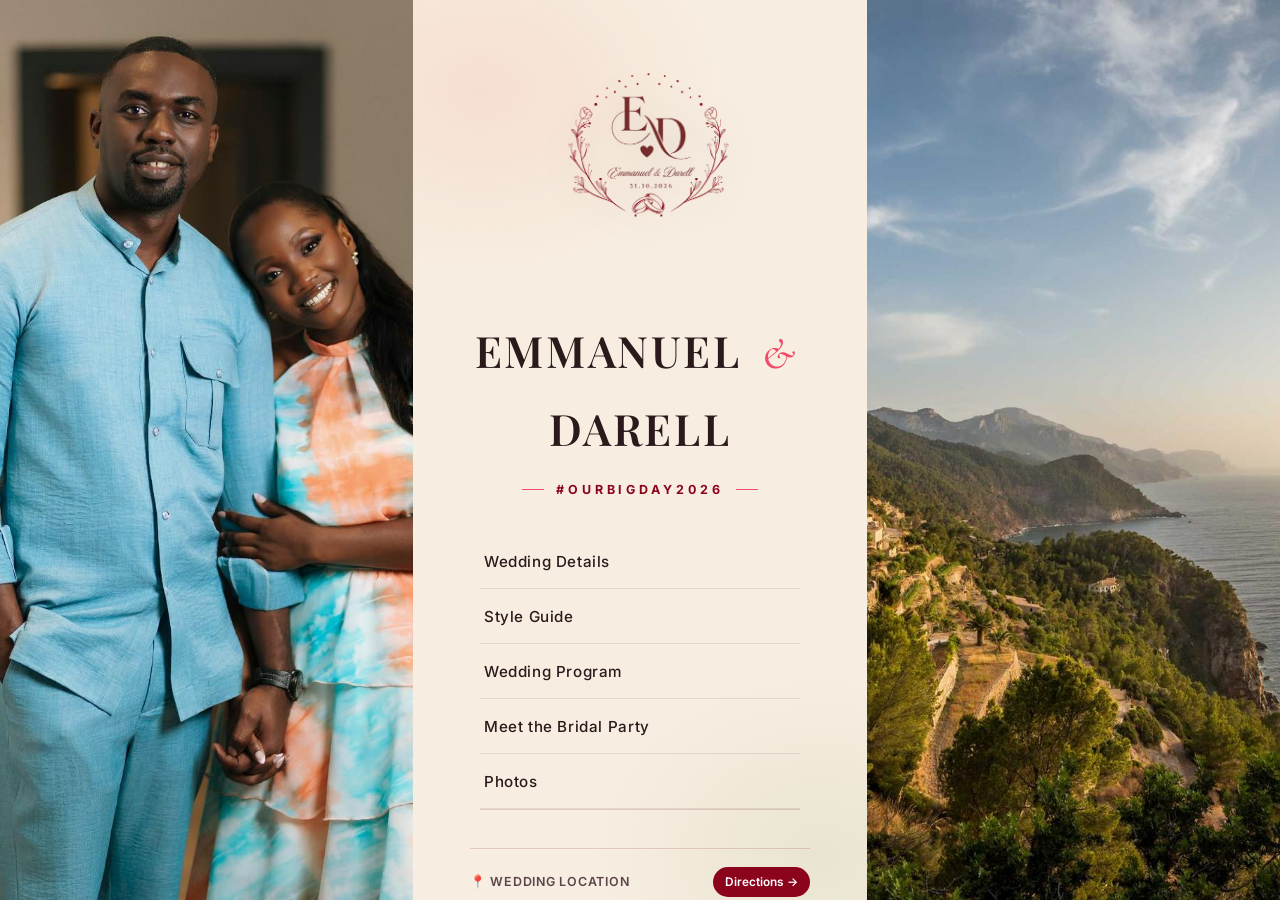
==== index.html @ 27c7716d "Wire up venue directions link and add site favicon - Link the homepage "Directions" tag and Details " ====
<!DOCTYPE html>
<html lang="en">
<head>
<meta charset="UTF-8">
<meta name="viewport" content="width=device-width, initial-scale=1.0">
<title>Emmanuel & Darrel — #OurBigDay2026</title>
<link rel="icon" type="image/webp" href="assets/img/logoDarell.webp">
<link rel="preconnect" href="https://fonts.googleapis.com">
<link href="https://fonts.googleapis.com/css2?family=Playfair+Display:ital,wght@0,500;0,600;0,700;1,500;1,600&family=Cormorant+Garamond:ital,wght@0,400;0,500;1,400;1,500&family=Inter:wght@400;500;600;700&display=swap" rel="stylesheet">
<link rel="stylesheet" href="assets/css/style.css">
</head>
<body>

<section class="hero">
  <div class="hero-photo hero-photo-main">
    <img src="assets/img/Pre%20Wed%20Shoot/Main%20Hero.jpeg" alt="Emmanuel &amp; Darell — pre-wedding photo">
    <div class="hero-photo-caption" aria-hidden="true">
      <span class="hero-photo-caption-rule"></span>
      <p class="hero-photo-caption-names">EMMANUEL <span class="amp">&amp;</span> DARELL</p>
      <span class="hero-photo-caption-tag">#OurBigDay2026</span>
    </div>
    <span class="scroll-cue" aria-hidden="true"></span>
  </div>

  <div class="hero-content">
    <div class="monogram" role="img" aria-label="Emmanuel &amp; Darell monogram"></div>
    <h1 class="hero-names">EMMANUEL <span class="amp">&amp;</span> DARELL</h1>
    <span class="hero-tag">#OurBigDay2026</span>

    <div class="hero-links" id="heroLinks">
      <a href="details.html" data-panel="details">Wedding Details</a>
      <a href="details.html#style-guide" data-panel="style">Style Guide</a>
      <a href="program.html" data-panel="program">Wedding Program</a>
      <a href="party.html" data-panel="party">Meet the Bridal Party</a>
      <a href="photos.html" data-panel="photos">Photos</a>
    </div>

    <div class="hero-locations">
      <a class="hero-location-row" href="https://www.google.com/maps/place/5%C2%B040'47.0%22N+0%C2%B012'27.7%22W/@5.6797304,-0.2102785,17z" target="_blank" rel="noopener">
        <span>📍 Wedding Location</span>
        <span class="tag-arrow">Directions →</span>
      </a>
    </div>

  </div>

  <div class="hero-photo hero-photo-stack" id="heroPhotoRight">
    <img class="hero-photo-base" src="assets/img/hero-2.jpg" alt="Placeholder photo — replace with your own">
    <img class="hero-photo-layer" data-panel="details" src="assets/img/panel-details.jpg" alt="">
    <img class="hero-photo-layer" data-panel="style" src="assets/img/panel-style.jpg" alt="">
    <img class="hero-photo-layer" data-panel="program" src="assets/img/panel-program.jpg" alt="">
    <img class="hero-photo-layer" data-panel="party" src="assets/img/panel-party.jpg" alt="">
    <img class="hero-photo-layer" data-panel="photos" src="assets/img/panel-photos.jpg" alt="">
  </div>
</section>

<script src="assets/js/main.js"></script>
</body>
</html>
---- assets/css/style.css ----
/* ==========================================================================
   Emma & Darrel — #OurBigDay2026
   Premium romantic wedding design system

   Fonts:
     Headings      — Playfair Display (editorial serif)
     Script accent — Cormorant Garamond italic
     Body / UI     — Inter (clean sans)

   Official wedding palette (used with restraint + hierarchy):
     Crimson Depth  #8C031C  — strongest accent: headings, nav, buttons, markers
     Rose Flame     #F24B6A  — romantic accent: hovers, secondary buttons, highlights
     Coral Blush    #F26B6B  — soft supporting: card tints, hover backgrounds
     Olive Grove    #718C49  — botanical accent: leaf motifs, small badges, icons
     Spiced Orange  #F27405  — rare micro-accent: tiny highlight details only
   ========================================================================== */

:root {
  /* ---- brand colors ---- */
  --crimson: #8C031C;
  --crimson-dark: #6c0216;
  --rose: #F24B6A;
  --coral: #F26B6B;
  --olive: #718C49;
  --olive-dark: #5a7138;
  --orange: #F27405;

  /* tints (soft, low-opacity surfaces) */
  --crimson-tint: rgba(140, 3, 28, 0.07);
  --crimson-line: rgba(140, 3, 28, 0.16);
  --rose-tint: rgba(242, 75, 106, 0.09);
  --coral-tint: rgba(242, 107, 107, 0.12);
  --olive-tint: rgba(113, 140, 73, 0.10);
  --orange-tint: rgba(242, 116, 5, 0.14);

  /* neutrals — warm ivory canvas */
  --ivory: #FBF7EF;
  --cream: #F7EEE1;
  --cream-soft: #F2E7D6;
  --ink: #2A1A1C;
  --ink-soft: #5B454A;
  --ink-faint: #8A7377;
  --line: rgba(42, 26, 28, 0.10);
  --white: #FFFFFF;

  --shadow-soft: 0 10px 28px rgba(44, 10, 16, 0.08);
  --shadow-strong: 0 22px 48px rgba(44, 10, 16, 0.16);

  --font-serif: "Playfair Display", Georgia, "Times New Roman", serif;
  --font-script: "Cormorant Garamond", Georgia, serif;
  --font-sans: "Inter", -apple-system, BlinkMacSystemFont, "Segoe UI", sans-serif;

  --max-width: 1200px;
  --radius-lg: 20px;
  --radius-md: 14px;
  --radius-sm: 8px;
}

* { box-sizing: border-box; }

html { scroll-behavior: smooth; }

body {
  margin: 0;
  font-family: var(--font-sans);
  background: var(--ivory);
  color: var(--ink);
  font-size: 16px;
  line-height: 1.7;
  font-weight: 400;
  overflow-x: hidden;
}

/* Interior pages (every page with a .page-hero banner) carry a soft,
   fixed wash of the wedding palette behind the whole page — an
   editorial "watercolor" backdrop rather than a flat ivory canvas.
   The homepage is exempt; its hero photos already fill the screen. */
body:has(.page-hero) {
  background-color: var(--ivory);
  background-image:
    radial-gradient(ellipse 620px 520px at 4% 6%, var(--coral-tint), transparent 55%),
    radial-gradient(ellipse 520px 440px at 98% 12%, var(--rose-tint), transparent 55%),
    radial-gradient(ellipse 560px 480px at 2% 68%, var(--olive-tint), transparent 55%),
    radial-gradient(ellipse 540px 460px at 99% 88%, var(--crimson-tint), transparent 55%),
    radial-gradient(ellipse 440px 380px at 52% 42%, var(--orange-tint), transparent 60%);
  background-repeat: no-repeat;
  background-attachment: fixed;
}

a { color: inherit; text-decoration: none; }
img { max-width: 100%; display: block; }

.container {
  max-width: var(--max-width);
  margin: 0 auto;
  padding: 0 32px;
}

@media (prefers-reduced-motion: reduce) {
  *, *::before, *::after { animation-duration: 0.001ms !important; animation-iteration-count: 1 !important; transition-duration: 0.001ms !important; scroll-behavior: auto !important; }
}

/* ---- Typography ---- */

.eyebrow {
  display: inline-flex;
  align-items: center;
  gap: 10px;
  font-family: var(--font-sans);
  font-size: 0.74rem;
  letter-spacing: 0.32em;
  text-transform: uppercase;
  color: var(--crimson);
  font-weight: 600;
  margin-bottom: 12px;
}

.eyebrow::before,
.eyebrow::after {
  content: '';
  width: 18px;
  height: 1px;
  background: linear-gradient(90deg, transparent, var(--rose));
}
.eyebrow::after { background: linear-gradient(90deg, var(--rose), transparent); }

h1, h2, h3 {
  font-family: var(--font-serif);
  font-weight: 600;
  margin: 0;
  letter-spacing: 0.04em;
  color: var(--ink);
}

h1 { font-size: clamp(1.9rem, 4vw, 2.6rem); letter-spacing: 0.03em; }
h2 { font-size: 1.6rem; }
h3 { font-size: 1.15rem; letter-spacing: 0.02em; font-weight: 600; }

p { color: var(--ink-soft); }

.divider {
  width: 86px;
  height: 14px;
  margin: 20px auto;
  position: relative;
}
.divider::before {
  content: '';
  position: absolute;
  top: 50%; left: 0; right: 0;
  height: 1px;
  background: linear-gradient(90deg, transparent, var(--crimson-line) 20%, var(--rose) 50%, var(--crimson-line) 80%, transparent);
}
.divider::after {
  content: '';
  position: absolute;
  top: 50%; left: 50%;
  width: 7px; height: 7px;
  background: var(--olive);
  border-radius: 2px;
  transform: translate(-50%, -50%) rotate(45deg);
  box-shadow: 0 0 0 3px var(--ivory);
}

.amp {
  font-family: var(--font-script);
  color: var(--rose);
  font-style: italic;
  font-weight: 500;
  padding: 0 .18em;
}

/* ---- Site header / nav ---- */

/* Persistent utility bar for interior pages only — never shown on the
   homepage, which carries its own navigation in the hero link list.
   A small uncropped logo mark sits centered above a classic inline nav
   row on desktop; on mobile the row collapses behind a hamburger. */
.site-header {
  position: sticky;
  top: 0;
  padding: 14px 0 12px;
  background: rgba(251, 247, 239, 0.9);
  backdrop-filter: blur(10px);
  -webkit-backdrop-filter: blur(10px);
  border-bottom: 1px solid var(--line);
  z-index: 210;
}

.site-header-inner {
  max-width: var(--max-width);
  margin: 0 auto;
  padding: 0 24px;
  display: flex;
  flex-direction: column;
  align-items: center;
  gap: 2px;
  position: relative;
}

/* The logo mark is shown whole — never cropped — scaled down to fit a
   small bounding box while keeping its full portrait composition. */
.monogram {
  display: inline-block;
  flex: 0 0 auto;
  width: 72px;
  height: 90px;
  margin-bottom: -12px;
  background-color: transparent;
  background-image: url('../img/logoDarell.webp');
  background-repeat: no-repeat;
  background-size: contain;
  background-position: center;
  filter: drop-shadow(0 2px 4px rgba(42, 26, 28, 0.15));
  transition: transform .3s ease;
}

a.monogram:hover { transform: scale(1.08); }

@media (min-width: 901px) {
  .monogram { width: 92px; height: 115px; margin-bottom: -16px; }
}

.main-nav {
  position: static;
  display: flex;
  flex-wrap: wrap;
  align-items: center;
  justify-content: center;
  gap: 4px 30px;
  background: none;
  box-shadow: none;
  padding: 0;
  max-height: none;
  transform: none;
  opacity: 1;
  visibility: visible;
  pointer-events: auto;
}

.main-nav a {
  position: relative;
  font-family: var(--font-sans);
  font-size: 0.78rem;
  font-weight: 600;
  letter-spacing: 0.14em;
  text-transform: uppercase;
  color: var(--ink-soft);
  padding: 6px 0;
  white-space: nowrap;
  transition: color .25s ease;
}

.main-nav a::after {
  content: '';
  position: absolute;
  left: 0; bottom: 0;
  width: 0%;
  height: 2px;
  background: linear-gradient(90deg, var(--crimson), var(--rose));
  border-radius: 2px;
  transition: width .3s ease;
}

.main-nav a:hover { color: var(--crimson); }
.main-nav a:hover::after { width: 100%; }
.main-nav a.active { color: var(--crimson); }
.main-nav a.active::after { width: 100%; }

.nav-toggle {
  display: none;
  position: absolute;
  top: 2px;
  right: 24px;
  flex: 0 0 auto;
  width: 46px;
  height: 46px;
  border-radius: 50%;
  border: 1px solid var(--crimson-line);
  background: var(--ivory);
  align-items: center;
  justify-content: center;
  gap: 5px;
  flex-direction: column;
  cursor: pointer;
  padding: 0;
  transition: background .25s ease, border-color .25s ease;
}

.nav-toggle:hover { background: var(--coral-tint); }

.nav-toggle-bar {
  display: block;
  width: 19px;
  height: 2px;
  border-radius: 2px;
  background: var(--crimson);
  transition: transform .35s cubic-bezier(.65,0,.35,1), opacity .25s ease, width .25s ease;
}

.nav-toggle[aria-expanded="true"] .nav-toggle-bar:nth-child(1) {
  transform: translateY(6px) rotate(45deg);
}
.nav-toggle[aria-expanded="true"] .nav-toggle-bar:nth-child(2) {
  opacity: 0;
  width: 0;
}
.nav-toggle[aria-expanded="true"] .nav-toggle-bar:nth-child(3) {
  transform: translateY(-6px) rotate(-45deg);
}

.nav-backdrop {
  position: fixed;
  inset: 0;
  background: rgba(32, 14, 16, 0.4);
  backdrop-filter: blur(3px);
  opacity: 0;
  pointer-events: none;
  transition: opacity .35s ease;
  z-index: 190;
}
.nav-backdrop.is-visible {
  opacity: 1;
  pointer-events: auto;
}

/* Below 901px the inline row collapses behind a hamburger; the nav
   becomes a dropdown card anchored under the header. */
@media (max-width: 900px) {
  /* Row layout — logo left, hamburger right — rather than the
     centered-column arrangement desktop uses. */
  .site-header-inner {
    flex-direction: row;
    justify-content: space-between;
    gap: 12px;
  }

  /* The negative margin below the logo exists to tighten the
     centered-column stack on desktop; irrelevant and visually wrong
     once logo and hamburger sit side by side in a row. */
  .monogram { margin-bottom: 0; }

  .nav-toggle {
    display: flex;
    position: static;
  }

  .main-nav {
    position: absolute;
    top: 100%;
    left: 50%;
    transform: translateX(-50%) translateY(-12px);
    width: min(88vw, 380px);
    max-height: min(72vh, 520px);
    background: var(--cream);
    background-image:
      radial-gradient(ellipse 320px 220px at 92% 0%, var(--coral-tint), transparent 60%),
      radial-gradient(ellipse 280px 200px at 6% 100%, var(--olive-tint), transparent 60%);
    flex-direction: column;
    align-items: stretch;
    justify-content: flex-start;
    gap: 0;
    padding: 10px 28px 28px;
    border-radius: var(--radius-lg);
    box-shadow: 0 28px 50px rgba(42, 26, 28, 0.22);
    opacity: 0;
    visibility: hidden;
    pointer-events: none;
    transition: transform .3s ease, opacity .3s ease, visibility 0s linear .3s;
    overflow-y: auto;
    z-index: 1;
  }

  .main-nav.is-open {
    transform: translateX(-50%) translateY(0);
    opacity: 1;
    visibility: visible;
    pointer-events: auto;
    transition: transform .3s ease, opacity .3s ease, visibility 0s linear 0s;
  }

  .main-nav a {
    width: 100%;
    font-family: var(--font-serif);
    font-size: 1.1rem;
    font-weight: 600;
    letter-spacing: 0.02em;
    text-transform: none;
    color: var(--ink);
    padding: 14px 2px;
    border-bottom: 1px solid var(--line);
  }

  .main-nav a::after { display: none; }
  .main-nav a.active, .main-nav a:hover { color: var(--crimson); }

  .main-nav::after {
    content: '#OurBigDay2026';
    display: block;
    width: 100%;
    min-width: 0;
    margin-top: 20px;
    font-family: var(--font-sans);
    font-size: 0.7rem;
    letter-spacing: 0.2em;
    text-transform: uppercase;
    text-align: center;
    overflow-wrap: break-word;
    color: var(--crimson);
    font-weight: 700;
  }
}

/* ---- Hero (home page) ---- */

.hero {
  display: grid;
  grid-template-columns: 1fr 1.1fr 1fr;
  min-height: 100vh;
  align-items: stretch;
}

.hero-photo {
  min-height: 320px;
  position: relative;
  overflow: hidden;
}

.hero-photo img {
  width: 100%;
  height: 100%;
  object-fit: cover;
  display: block;
}

.hero-photo-stack .hero-photo-base,
.hero-photo-stack .hero-photo-layer {
  position: absolute;
  inset: 0;
  width: 100%;
  height: 100%;
  object-fit: cover;
}

.hero-photo-stack .hero-photo-layer {
  opacity: 0;
  transition: opacity 0.45s ease;
}

.hero-photo-stack .hero-photo-layer.is-visible { opacity: 1; }

/* Decorative name caption burned onto the mobile hero photo — hidden
   on desktop, where the names already live in .hero-content. */
.hero-photo-caption { display: none; }

.hero-content {
  background: var(--cream);
  background-image:
    radial-gradient(ellipse 420px 320px at 15% 10%, var(--coral-tint), transparent 60%),
    radial-gradient(ellipse 380px 300px at 90% 95%, var(--olive-tint), transparent 60%);
  display: flex;
  flex-direction: column;
  align-items: center;
  justify-content: center;
  text-align: center;
  padding: 32px 32px;
  gap: 4px;
  position: relative;
  max-height: 100vh;
  overflow-y: auto;
  scrollbar-width: thin;
}

/* Shown whole (never cropped) as the hero's focal crest — sized to
   stay legible without pushing the rest of the hero content off-screen
   on shorter viewports. */
.hero-content .monogram {
  width: 164px;
  height: 205px;
  margin-bottom: -14px;
  filter: drop-shadow(0 6px 16px rgba(42, 26, 28, 0.18));
}

@media (min-width: 901px) {
  .hero-content .monogram { width: 260px; height: 325px; margin-bottom: -22px; }
}

.hero-names {
  font-family: var(--font-serif);
  font-weight: 600;
  font-size: clamp(2rem, 4.5vw, 2.7rem);
  letter-spacing: 0.06em;
  margin: 4px 0 10px;
  color: var(--ink);
}

.hero-tag {
  font-family: var(--font-sans);
  font-size: 0.78rem;
  letter-spacing: 0.32em;
  color: var(--crimson);
  font-weight: 700;
  text-transform: uppercase;
  margin-bottom: 32px;
  display: inline-flex;
  align-items: center;
  gap: 12px;
}
.hero-tag::before, .hero-tag::after {
  content: '';
  width: 22px;
  height: 1px;
  background: var(--rose);
}

.hero-links {
  display: flex;
  flex-direction: column;
  gap: 2px;
  width: 100%;
  max-width: 320px;
  position: relative;
  border-bottom: 1px solid var(--crimson-line);
}

.hero-links a {
  padding: 13px 4px;
  font-family: var(--font-sans);
  font-size: 0.95rem;
  font-weight: 500;
  letter-spacing: 0.04em;
  border-bottom: 1px solid var(--line);
  transition: color .25s ease, padding-left .25s ease;
  position: relative;
  text-align: left;
}

.hero-links a::before {
  content: '';
  position: absolute;
  left: -14px;
  top: 50%;
  width: 6px;
  height: 6px;
  border-radius: 1px;
  background: var(--olive);
  transform: translateY(-50%) rotate(45deg) scale(0);
  transition: transform .25s ease;
}

.hero-links a:hover {
  color: var(--crimson);
  padding-left: 14px;
}
.hero-links a:hover::before { transform: translateY(-50%) rotate(45deg) scale(1); }

.hero-locations {
  margin-top: 34px;
  width: 100%;
  max-width: 340px;
  border-top: 1px solid var(--crimson-line);
  padding-top: 18px;
  display: flex;
  flex-direction: column;
  gap: 12px;
}

.hero-location-row {
  display: flex;
  justify-content: space-between;
  align-items: center;
  font-size: 0.78rem;
  letter-spacing: 0.06em;
  text-transform: uppercase;
  font-weight: 600;
  color: var(--ink-soft);
}

.hero-location-row .tag-arrow {
  color: var(--white);
  background: var(--crimson);
  font-style: normal;
  text-transform: none;
  letter-spacing: 0;
  font-weight: 600;
  font-size: 0.74rem;
  padding: 5px 12px;
  border-radius: 999px;
  transition: background .25s ease, transform .25s ease;
}

.hero-location-row:hover .tag-arrow {
  background: var(--crimson-dark);
  transform: translateX(3px);
}

.site-footer {
  text-align: center;
  padding: 28px 0 34px;
  position: relative;
}
.site-footer::before {
  content: '';
  display: block;
  width: 60px;
  height: 1px;
  margin: 0 auto 18px;
  background: linear-gradient(90deg, transparent, var(--crimson-line), transparent);
}

.site-footer-badge {
  display: block;
  width: 150px;
  height: auto;
  margin: 0 auto;
  opacity: 0.92;
}

/* ---- Interior pages ---- */

.page-hero {
  position: relative;
  text-align: center;
  padding: 72px 24px 44px;
  background: var(--cream);
  overflow: hidden;
}

.page-hero::before {
  content: '';
  position: absolute;
  top: -60px; left: -60px;
  width: 260px; height: 260px;
  border-radius: 50%;
  background: radial-gradient(circle, var(--crimson-tint), transparent 70%);
  pointer-events: none;
}
.page-hero::after {
  content: '';
  position: absolute;
  bottom: -80px; right: -60px;
  width: 300px; height: 300px;
  border-radius: 50%;
  background: radial-gradient(circle, var(--olive-tint), transparent 70%);
  pointer-events: none;
}

.page-hero h1 { font-size: clamp(1.7rem, 4vw, 2.2rem); position: relative; z-index: 1; }
.page-hero .eyebrow, .page-hero .divider { position: relative; z-index: 1; }

.card {
  max-width: 720px;
  margin: 0 auto 60px;
  background: var(--ivory);
  border: 1px solid var(--line);
  border-radius: var(--radius-lg);
  box-shadow: var(--shadow-soft);
  padding: 46px 40px;
}

.card + .card { margin-top: 24px; }

.card-section {
  text-align: center;
  padding: 20px 0;
  border-bottom: 1px solid var(--line);
}

.card-section:last-child { border-bottom: none; }
.card-section h3 { margin-bottom: 10px; }
.card-section p { margin: 0 auto; max-width: 480px; }

.venue-photo {
  width: 100%;
  max-width: 320px;
  aspect-ratio: 3 / 2;
  object-fit: cover;
  margin: 0 auto 18px;
  border-radius: var(--radius-md);
  box-shadow: var(--shadow-soft);
}

.note-box {
  background: var(--coral-tint);
  border: 1px solid var(--crimson-line);
  padding: 18px 22px;
  font-size: 0.92rem;
  border-radius: var(--radius-sm);
  color: var(--ink-soft);
}

/* ---- Wedding Details page (details.html) ---- */

.note-section { padding-bottom: 26px; }

.note-quote {
  position: relative;
  max-width: 460px;
  font-family: var(--font-script);
  font-style: italic;
  font-size: 1.2rem;
  line-height: 1.6;
  color: var(--ink-soft);
  padding: 0 8px;
}

/* Event facts — an icon-led info row that wraps gracefully instead of
   cramming four values into fixed-width boxes on narrow screens. */
.event-facts {
  display: flex;
  flex-wrap: wrap;
  justify-content: center;
  gap: 28px 44px;
  max-width: 600px;
  margin: 0 auto;
}

.event-fact {
  display: flex;
  flex-direction: column;
  align-items: center;
  gap: 6px;
  width: 150px;
}

.event-fact-icon { font-size: 1.35rem; line-height: 1; }

.event-fact-label {
  font-family: var(--font-sans);
  font-size: 0.64rem;
  font-weight: 700;
  letter-spacing: 0.14em;
  text-transform: uppercase;
  color: var(--crimson);
}

.event-fact-value {
  font-family: var(--font-serif);
  font-size: 0.98rem;
  color: var(--ink);
  line-height: 1.35;
}

.event-fact-link {
  text-decoration: underline;
  text-decoration-color: var(--crimson-line);
  text-underline-offset: 3px;
  transition: color .2s ease, text-decoration-color .2s ease;
}

.event-fact-link:hover {
  color: var(--crimson);
  text-decoration-color: var(--crimson);
}

.rsvp-contacts-label {
  display: block;
  font-family: var(--font-sans);
  font-size: 0.78rem;
  font-weight: 600;
  color: var(--ink-soft);
  margin-bottom: 18px;
}

.rsvp-contacts {
  display: flex;
  flex-wrap: wrap;
  justify-content: center;
  gap: 16px;
}

.rsvp-contact {
  display: flex;
  flex-direction: column;
  align-items: center;
  gap: 8px;
  flex: 0 1 150px;
  padding: 20px 14px;
  background: var(--ivory);
  border: 1px solid var(--line);
  border-radius: var(--radius-md);
  box-shadow: var(--shadow-soft);
  transition: transform .25s ease, box-shadow .25s ease, border-color .25s ease;
}

.rsvp-contact:hover {
  transform: translateY(-4px);
  box-shadow: var(--shadow-strong);
  border-color: var(--crimson-line);
}

.rsvp-contact-name {
  font-family: var(--font-serif);
  font-weight: 600;
  font-size: 1rem;
  color: var(--ink);
}

.rsvp-contact-phone {
  display: inline-flex;
  align-items: center;
  gap: 6px;
  font-family: var(--font-sans);
  font-size: 0.8rem;
  font-weight: 600;
  letter-spacing: 0.01em;
  color: var(--white);
  background: var(--crimson);
  padding: 7px 14px;
  border-radius: 999px;
  transition: background .25s ease;
}

.rsvp-contact-phone::before {
  content: '\260E';
  font-size: 0.78rem;
}

.rsvp-contact:hover .rsvp-contact-phone { background: var(--crimson-dark); }

/* Gift panel — a distinct "keepsake" treatment (dashed border + warm
   tint) so it reads as its own thing rather than another plain box. */
.gift-panel {
  max-width: 420px;
  margin: 0 auto;
  padding: 26px 28px;
  border: 1.5px dashed var(--crimson-line);
  border-radius: var(--radius-md);
  background: linear-gradient(135deg, var(--coral-tint), var(--orange-tint));
  display: flex;
  flex-direction: column;
  gap: 16px;
}

.gift-field {
  display: flex;
  justify-content: space-between;
  align-items: baseline;
  gap: 12px;
  text-align: left;
}

.gift-field-label {
  font-family: var(--font-sans);
  font-size: 0.7rem;
  font-weight: 700;
  letter-spacing: 0.1em;
  text-transform: uppercase;
  color: var(--crimson);
  white-space: nowrap;
}

.gift-field-value {
  font-family: var(--font-serif);
  font-size: 0.98rem;
  color: var(--ink);
  text-align: right;
}

.gift-field-todo {
  font-family: var(--font-sans);
  font-style: italic;
  font-size: 0.82rem;
  color: var(--ink-faint);
}

@media (max-width: 480px) {
  .gift-field { flex-direction: column; gap: 2px; text-align: center; }
  .gift-field-value { text-align: center; }
}

/* ---- Wedding color palette swatches (Style Guide) ---- */

.palette-swatches {
  display: grid;
  grid-template-columns: repeat(5, 1fr);
  gap: 16px;
  margin: 22px auto 4px;
  max-width: 560px;
}

.swatch {
  display: flex;
  flex-direction: column;
  align-items: center;
  gap: 10px;
  text-align: center;
}

.swatch-chip {
  width: 100%;
  aspect-ratio: 1;
  border-radius: 50%;
  box-shadow: var(--shadow-soft), inset 0 0 0 1px rgba(255,255,255,0.4);
}

.swatch-name {
  font-family: var(--font-sans);
  font-size: 0.68rem;
  font-weight: 600;
  letter-spacing: 0.04em;
  color: var(--ink-soft);
  line-height: 1.4;
}

/* grid layouts for party / program */

.person-card {
  text-align: center;
  background: var(--ivory);
  border: 1px solid var(--line);
  border-radius: var(--radius-md);
  padding: 32px 20px;
  box-shadow: var(--shadow-soft);
  transition: transform .3s ease, box-shadow .3s ease, border-color .3s ease;
}

.person-card:hover {
  transform: translateY(-6px);
  box-shadow: var(--shadow-strong);
  border-color: var(--crimson-line);
}

.person-photo {
  width: 112px;
  height: 112px;
  border-radius: 50%;
  margin: 0 auto 18px;
  object-fit: cover;
  display: block;
  padding: 4px;
  background: linear-gradient(135deg, var(--crimson), var(--rose));
}

/* ---- Wedding party squad cards (party.html) ---- */

.squad-section {
  max-width: 880px;
  margin: 0 auto 56px;
  padding: 0 24px;
}

.squad-label {
  text-align: center;
  margin-bottom: 28px;
}

.squad-grid {
  display: grid;
  grid-template-columns: repeat(2, 1fr);
  gap: 20px;
}

@media (min-width: 560px) {
  .squad-grid { grid-template-columns: repeat(3, 1fr); gap: 24px; }
}

@media (min-width: 860px) {
  .squad-grid { grid-template-columns: repeat(4, 1fr); gap: 28px; }
}

.squad-grid .person-card {
  text-align: left;
  padding: 0;
  overflow: hidden;
}

.person-photo-frame {
  aspect-ratio: 3 / 4;
  overflow: hidden;
  background: var(--cream-soft);
  border-bottom: 1px solid var(--line);
}

.person-photo-frame .person-photo {
  width: 100%;
  height: 100%;
  border-radius: 0;
  padding: 0;
  background: none;
  margin: 0;
  object-fit: cover;
  transition: transform .5s ease;
}

.person-card:hover .person-photo-frame .person-photo { transform: scale(1.05); }

.person-card-body {
  padding: 14px 16px 20px;
  text-align: center;
}

.person-name {
  font-size: clamp(0.95rem, 2vw, 1.08rem);
  letter-spacing: 0.02em;
  margin-bottom: 6px;
}

.person-role {
  display: inline-block;
  font-family: var(--font-sans);
  font-size: 0.64rem;
  font-weight: 700;
  letter-spacing: 0.14em;
  text-transform: uppercase;
  color: var(--crimson);
}

.timeline {
  --marker: 10px;
  --rail: 29px; /* distance from the timeline's left edge to the marker's center */
  max-width: 560px;
  margin: 0 auto 60px;
  padding: 0 24px;
  position: relative;
}

/* The connecting line is centered exactly on the marker dots below,
   not on the time labels. */
.timeline::before {
  content: '';
  position: absolute;
  left: calc(var(--rail) - 1px);
  top: 10px;
  bottom: 10px;
  width: 2px;
  background: linear-gradient(180deg, var(--crimson), var(--rose) 60%, var(--olive-tint));
}

.timeline-item {
  display: flex;
  align-items: flex-start;
  gap: 24px;
  padding: 18px 0 18px calc(var(--rail) - 24px + var(--marker) / 2 + 14px);
  border-bottom: 1px solid var(--line);
  position: relative;
}

.timeline-item::before {
  content: '';
  position: absolute;
  left: calc(var(--rail) - 24px - var(--marker) / 2);
  top: 50%;
  width: var(--marker);
  height: var(--marker);
  margin-top: calc(var(--marker) / -2);
  border-radius: 50%;
  background: var(--crimson);
  box-shadow: 0 0 0 4px var(--ivory), 0 0 0 5px var(--crimson-line);
  z-index: 1;
}

.timeline-time {
  flex: 0 0 90px;
  color: var(--crimson);
  font-weight: 700;
  font-size: 0.82rem;
  letter-spacing: 0.08em;
  text-transform: uppercase;
}

/* Editorial mosaic: an asymmetric grid of feature + companion tiles
   rather than a uniform snapshot grid. */
.photo-grid {
  display: grid;
  grid-template-columns: repeat(4, 1fr);
  grid-auto-rows: 170px;
  gap: 14px;
  max-width: var(--max-width);
  margin: 0 auto 60px;
  padding: 0 32px;
}

.photo-tile {
  width: 100%;
  height: 100%;
  object-fit: cover;
  display: block;
  border-radius: var(--radius-md);
  box-shadow: var(--shadow-soft);
  transition: transform .4s ease, box-shadow .4s ease;
}

.photo-tile:hover {
  transform: scale(1.025);
  box-shadow: var(--shadow-strong);
  position: relative;
  z-index: 2;
}

/* Spans apply to every grid child (photos and action tiles alike) so
   the mosaic stays intact regardless of which cell holds what. */
.photo-grid > *:nth-child(1) { grid-column: span 2; grid-row: span 2; }
.photo-grid > *:nth-child(2) { grid-column: span 2; grid-row: span 1; }
.photo-grid > *:nth-child(3) { grid-column: span 1; grid-row: span 1; }
.photo-grid > *:nth-child(4) { grid-column: span 1; grid-row: span 1; }
.photo-grid > *:nth-child(5) { grid-column: span 2; grid-row: span 1; }
.photo-grid > *:nth-child(6) { grid-column: span 2; grid-row: span 1; }

.photo-tile { cursor: zoom-in; }

/* Clickable CTA tiles woven into the photo mosaic in place of real
   photos — same footprint and shadow language as .photo-tile, but a
   solid brand-gradient surface carrying an icon + label instead. */
.photo-action-tile {
  width: 100%;
  height: 100%;
  display: flex;
  flex-direction: column;
  align-items: center;
  justify-content: center;
  gap: 8px;
  text-align: center;
  padding: 18px;
  border-radius: var(--radius-md);
  box-shadow: var(--shadow-soft);
  color: var(--white);
  transition: transform .4s ease, box-shadow .4s ease;
}

.photo-action-tile:hover {
  transform: scale(1.025);
  box-shadow: var(--shadow-strong);
  position: relative;
  z-index: 2;
}

.photo-action-tile--gallery { background: linear-gradient(135deg, var(--crimson), var(--rose)); }
.photo-action-tile--upload { background: linear-gradient(135deg, var(--olive), var(--olive-dark)); }

.photo-action-tile-icon { font-size: 1.6rem; line-height: 1; }

.photo-action-tile-title {
  font-family: var(--font-serif);
  font-weight: 600;
  font-size: 1.08rem;
  letter-spacing: 0.02em;
}

.photo-action-tile-sub {
  font-family: var(--font-sans);
  font-size: 0.74rem;
  font-weight: 600;
  letter-spacing: 0.04em;
  opacity: 0.92;
}

/* ---- Photo lightbox (album preview) ---- */

.lightbox {
  position: fixed;
  inset: 0;
  z-index: 300;
  display: flex;
  align-items: center;
  justify-content: center;
  background: rgba(24, 12, 14, 0.9);
  backdrop-filter: blur(6px);
  opacity: 0;
  visibility: hidden;
  pointer-events: none;
  transition: opacity .3s ease, visibility 0s linear .3s;
  padding: 28px;
}

.lightbox.is-open {
  opacity: 1;
  visibility: visible;
  pointer-events: auto;
  transition: opacity .3s ease, visibility 0s linear 0s;
}

.lightbox-figure {
  margin: 0;
  display: flex;
  flex-direction: column;
  align-items: center;
  gap: 14px;
  max-width: 100%;
  transform: scale(.97);
  transition: transform .3s ease;
}

.lightbox.is-open .lightbox-figure { transform: scale(1); }

.lightbox-figure img {
  max-width: min(88vw, 980px);
  max-height: 78vh;
  width: auto;
  height: auto;
  object-fit: contain;
  border-radius: var(--radius-md);
  box-shadow: 0 30px 70px rgba(0, 0, 0, 0.45);
  background: var(--ivory);
}

.lightbox-counter {
  font-family: var(--font-sans);
  font-size: 0.72rem;
  letter-spacing: 0.28em;
  text-transform: uppercase;
  color: var(--ivory);
  opacity: .8;
}

.lightbox-close,
.lightbox-nav {
  position: absolute;
  display: flex;
  align-items: center;
  justify-content: center;
  width: 48px;
  height: 48px;
  border-radius: 50%;
  border: 1px solid rgba(251, 247, 239, 0.3);
  background: rgba(251, 247, 239, 0.08);
  color: var(--ivory);
  font-size: 1.4rem;
  line-height: 1;
  cursor: pointer;
  transition: background .25s ease, border-color .25s ease, transform .25s ease;
}

.lightbox-close:hover,
.lightbox-nav:hover {
  background: rgba(242, 75, 106, 0.28);
  border-color: var(--rose);
}

.lightbox-close {
  top: 24px;
  right: 24px;
}

.lightbox-prev { left: 20px; top: 50%; transform: translateY(-50%); }
.lightbox-next { right: 20px; top: 50%; transform: translateY(-50%); }
.lightbox-prev:hover { transform: translateY(-50%) translateX(-2px); }
.lightbox-next:hover { transform: translateY(-50%) translateX(2px); }

@media (max-width: 600px) {
  .lightbox-close { top: 14px; right: 14px; width: 42px; height: 42px; }
  .lightbox-prev { left: 8px; }
  .lightbox-next { right: 8px; }
  .lightbox-nav { width: 42px; height: 42px; }
}

/* ---- Scroll reveal ---- */

.reveal {
  opacity: 0;
  transform: translateY(18px);
  transition: opacity .7s ease, transform .7s ease;
}
.reveal.is-visible {
  opacity: 1;
  transform: none;
}

@media (max-width: 900px) {
  .hero { grid-template-columns: 1fr; min-height: auto; display: block; }
  .hero-names { font-size: 2rem; }

  .photo-grid { grid-template-columns: repeat(2, 1fr); grid-auto-rows: 160px; }
  .photo-grid > *:nth-child(1) { grid-column: span 2; grid-row: span 2; }
  .photo-grid > *:nth-child(2) { grid-column: span 1; grid-row: span 1; }
  .photo-grid > *:nth-child(3) { grid-column: span 1; grid-row: span 1; }
  .photo-grid > *:nth-child(4) { grid-column: span 2; grid-row: span 1; }
  /* The two action tiles get the full row width each on narrow
     screens so their icon/title/subtitle stay comfortably legible. */
  .photo-grid > *:nth-child(5),
  .photo-grid > *:nth-child(6) { grid-column: span 2; grid-row: span 1; }
  .photo-action-tile { padding: 24px; }

  .hero-photo-main {
    position: sticky;
    top: 0;
    height: 100vh;
    height: 100svh;
    min-height: 100vh;
    min-height: 100svh;
    z-index: 0;
  }

  /* Modern bottom-scrim caption, burned onto the mobile hero photo —
     brand ink fading up from a deep crimson base so the names read
     clearly over any photo while staying on the site's own palette. */
  .hero-photo-caption {
    display: flex;
    flex-direction: column;
    align-items: center;
    gap: 14px;
    position: absolute;
    left: 0;
    right: 0;
    bottom: 0;
    z-index: 1;
    padding: 120px 28px 60px;
    text-align: center;
    background:
      linear-gradient(180deg,
        rgba(42, 26, 28, 0) 0%,
        rgba(42, 26, 28, 0.22) 40%,
        rgba(42, 26, 28, 0.66) 72%,
        rgba(108, 2, 22, 0.88) 100%);
  }

  .hero-photo-caption-rule {
    width: 52px;
    height: 1px;
    background: linear-gradient(90deg, transparent, var(--orange), transparent);
  }

  .hero-photo-caption-names {
    margin: 0;
    font-family: var(--font-serif);
    font-weight: 600;
    font-size: clamp(1.6rem, 7vw, 2.2rem);
    letter-spacing: 0.1em;
    color: var(--white);
    text-shadow: 0 2px 18px rgba(20, 10, 10, 0.4);
  }

  .hero-photo-caption-names .amp { color: var(--coral); }

  .hero-photo-caption-tag {
    font-family: var(--font-sans);
    font-size: 0.66rem;
    font-weight: 700;
    letter-spacing: 0.34em;
    text-transform: uppercase;
    color: var(--orange);
  }

  .scroll-cue {
    position: absolute;
    left: 50%;
    bottom: 22px;
    width: 22px;
    height: 22px;
    z-index: 2;
    border-right: 2px solid rgba(255,255,255,.9);
    border-bottom: 2px solid rgba(255,255,255,.9);
    transform: translateX(-50%) rotate(45deg);
    animation: scroll-cue-bob 1.8s ease-in-out infinite;
  }

  @keyframes scroll-cue-bob {
    0%, 100% { transform: translateX(-50%) rotate(45deg) translate(0, 0); opacity: .85; }
    50% { transform: translateX(-50%) rotate(45deg) translate(6px, 6px); opacity: .45; }
  }

  .hero-photo-stack { display: none; }

  .hero-content {
    position: relative;
    background: none;
    background-image: none;
    isolation: isolate;
    z-index: 1;
    border-radius: 28px 28px 0 0;
    margin-top: -28px;
    box-shadow: 0 -24px 40px rgba(20, 15, 8, 0.35);
    /* On mobile this panel is a normal-flow block below the sticky
       photo, not a 100vh column — let it grow and the page scroll,
       rather than trapping scroll inside a capped inner box. */
    max-height: none;
    overflow-y: visible;
  }
  .hero-content::before {
    content: '';
    position: absolute;
    inset: 0;
    z-index: -1;
    border-radius: inherit;
    background: linear-gradient(var(--cream) 0%, rgba(247,238,225,0.93) 55%, var(--cream) 100%),
                url('../img/Pre Wed Shoot/Main Hero.jpeg') center 25% / cover;
  }
}

@media (max-width: 600px) {
  body { font-size: 15.5px; }
  .container { padding: 0 20px; }
  .site-header-inner { padding: 0 20px; }
  h1 { font-size: 1.6rem; letter-spacing: 0.02em; }
  .hero-names { font-size: 1.7rem; letter-spacing: 0.04em; }
  .hero-content { padding: 36px 22px; }
  .card { padding: 32px 22px; }
  .palette-swatches { grid-template-columns: repeat(3, 1fr); gap: 18px 14px; max-width: 320px; }
  .photo-grid { grid-template-columns: repeat(2, 1fr); grid-auto-rows: 130px; gap: 8px; padding: 0 16px; }
  .photo-action-tile { padding: 14px; gap: 4px; }
  .photo-action-tile-title { font-size: 0.92rem; }
  .photo-action-tile-sub { font-size: 0.66rem; }
  .timeline-item { gap: 14px; }
  .timeline-time { flex: 0 0 72px; font-size: 0.72rem; }
}
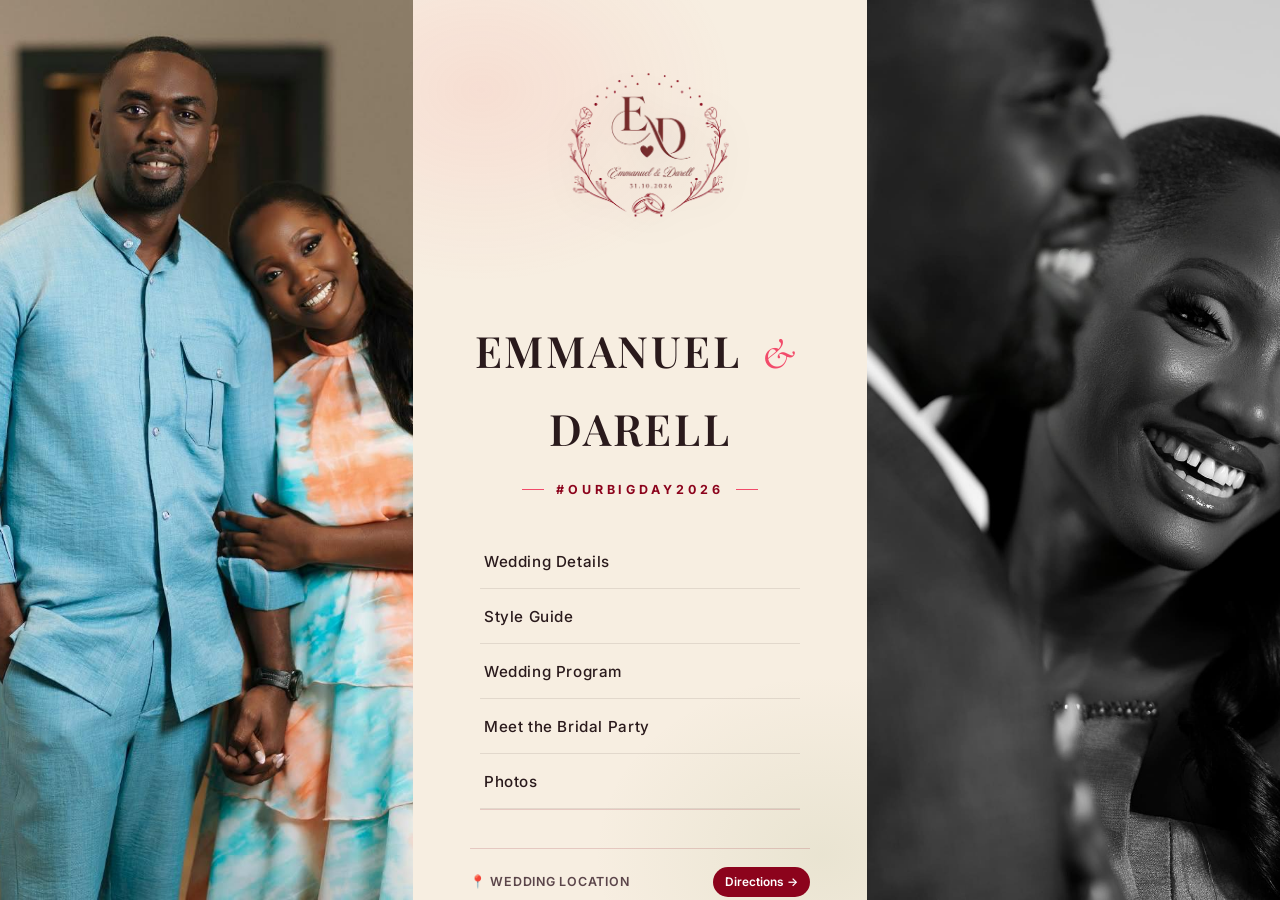
==== commit 1bef389d: "Update nav hover images and hero static photo Replace hero panel hover images with the new Nav img s" ====
--- a/index.html
+++ b/index.html
@@ -4,7 +4,7 @@
 <meta charset="UTF-8">
 <meta name="viewport" content="width=device-width, initial-scale=1.0">
 <title>Emmanuel & Darrel — #OurBigDay2026</title>
-<link rel="icon" type="image/webp" href="assets/img/logoDarell.webp">
+<link rel="icon" type="image/webp" href="assets/img/hashtag.webp">
 <link rel="preconnect" href="https://fonts.googleapis.com">
 <link href="https://fonts.googleapis.com/css2?family=Playfair+Display:ital,wght@0,500;0,600;0,700;1,500;1,600&family=Cormorant+Garamond:ital,wght@0,400;0,500;1,400;1,500&family=Inter:wght@400;500;600;700&display=swap" rel="stylesheet">
 <link rel="stylesheet" href="assets/css/style.css">
@@ -45,7 +45,7 @@
   </div>
 
   <div class="hero-photo hero-photo-stack" id="heroPhotoRight">
-    <img class="hero-photo-base" src="assets/img/hero-2.jpg" alt="Placeholder photo — replace with your own">
+    <img class="hero-photo-base" src="assets/img/hero-static.jpg" alt="Emmanuel &amp; Darell">
     <img class="hero-photo-layer" data-panel="details" src="assets/img/panel-details.jpg" alt="">
     <img class="hero-photo-layer" data-panel="style" src="assets/img/panel-style.jpg" alt="">
     <img class="hero-photo-layer" data-panel="program" src="assets/img/panel-program.jpg" alt="">
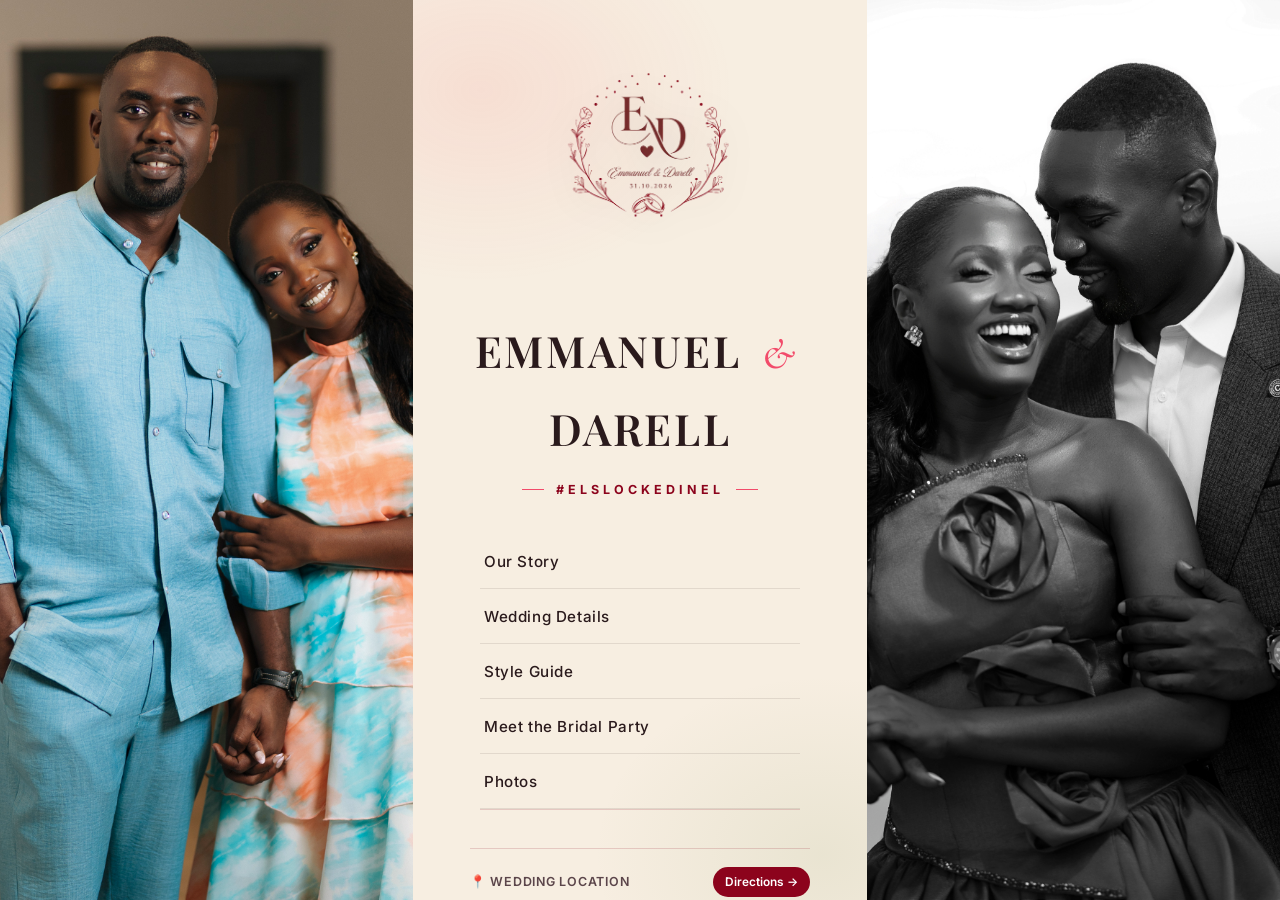
==== commit 3b4a455e: "Add Our Story page, bank gift details, and rework wedding party/content - Add Our Story page with th" ====
--- a/index.html
+++ b/index.html
@@ -3,7 +3,7 @@
 <head>
 <meta charset="UTF-8">
 <meta name="viewport" content="width=device-width, initial-scale=1.0">
-<title>Emmanuel & Darrel — #OurBigDay2026</title>
+<title>Emmanuel & Darrel — #ElsLockedInEl</title>
 <link rel="icon" type="image/webp" href="assets/img/hashtag.webp">
 <link rel="preconnect" href="https://fonts.googleapis.com">
 <link href="https://fonts.googleapis.com/css2?family=Playfair+Display:ital,wght@0,500;0,600;0,700;1,500;1,600&family=Cormorant+Garamond:ital,wght@0,400;0,500;1,400;1,500&family=Inter:wght@400;500;600;700&display=swap" rel="stylesheet">
@@ -17,7 +17,7 @@
     <div class="hero-photo-caption" aria-hidden="true">
       <span class="hero-photo-caption-rule"></span>
       <p class="hero-photo-caption-names">EMMANUEL <span class="amp">&amp;</span> DARELL</p>
-      <span class="hero-photo-caption-tag">#OurBigDay2026</span>
+      <span class="hero-photo-caption-tag">#ElsLockedInEl</span>
     </div>
     <span class="scroll-cue" aria-hidden="true"></span>
   </div>
@@ -25,12 +25,12 @@
   <div class="hero-content">
     <div class="monogram" role="img" aria-label="Emmanuel &amp; Darell monogram"></div>
     <h1 class="hero-names">EMMANUEL <span class="amp">&amp;</span> DARELL</h1>
-    <span class="hero-tag">#OurBigDay2026</span>
+    <span class="hero-tag">#ElsLockedInEl</span>
 
     <div class="hero-links" id="heroLinks">
+      <a href="our-story.html">Our Story</a>
       <a href="details.html" data-panel="details">Wedding Details</a>
       <a href="details.html#style-guide" data-panel="style">Style Guide</a>
-      <a href="program.html" data-panel="program">Wedding Program</a>
       <a href="party.html" data-panel="party">Meet the Bridal Party</a>
       <a href="photos.html" data-panel="photos">Photos</a>
     </div>
@@ -46,11 +46,17 @@
 
   <div class="hero-photo hero-photo-stack" id="heroPhotoRight">
     <img class="hero-photo-base" src="assets/img/hero-static.jpg" alt="Emmanuel &amp; Darell">
-    <img class="hero-photo-layer" data-panel="details" src="assets/img/panel-details.jpg" alt="">
-    <img class="hero-photo-layer" data-panel="style" src="assets/img/panel-style.jpg" alt="">
-    <img class="hero-photo-layer" data-panel="program" src="assets/img/panel-program.jpg" alt="">
-    <img class="hero-photo-layer" data-panel="party" src="assets/img/panel-party.jpg" alt="">
-    <img class="hero-photo-layer" data-panel="photos" src="assets/img/panel-photos.jpg" alt="">
+    <img class="hero-photo-layer" data-panel="details" src="assets/img/Nav%20img/Wedding%20Details.jpg" alt="">
+    <img class="hero-photo-layer" data-panel="style" src="assets/img/Nav%20img/Style%20Details.jpg" alt="">
+    <div class="hero-photo-layer hero-photo-grid" data-panel="party">
+      <img src="assets/img/Bridal%20team%20img/PHOTO-2026-09-19-16-28-09.jpg" alt="Nana Yaw">
+      <img src="assets/img/Bridal%20team%20img/Betty.jpg" alt="Betty">
+      <img src="assets/img/Bridal%20team%20img/Elton.jpg" alt="Elton">
+      <img src="assets/img/Bridal%20team%20img/Comfort.jpg" alt="Comfort">
+      <img src="assets/img/Bridal%20team%20img/Nyamegya.jpg" alt="Nyamegya">
+      <img src="assets/img/Bridal%20team%20img/Joana.jpg" alt="Joana">
+    </div>
+    <img class="hero-photo-layer" data-panel="photos" src="assets/img/Nav%20img/Photos.jpg" alt="">
   </div>
 </section>
 
--- a/assets/css/style.css
+++ b/assets/css/style.css
@@ -8,10 +8,10 @@
      Body / UI     — Inter (clean sans)
 
    Official wedding palette (used with restraint + hierarchy):
-     Crimson Depth  #8C031C  — strongest accent: headings, nav, buttons, markers
+     Crimson        #8C031C  — strongest accent: headings, nav, buttons, markers
      Rose Flame     #F24B6A  — romantic accent: hovers, secondary buttons, highlights
-     Coral Blush    #F26B6B  — soft supporting: card tints, hover backgrounds
-     Olive Grove    #718C49  — botanical accent: leaf motifs, small badges, icons
+     Blush          #F26B6B  — soft supporting: card tints, hover backgrounds
+     Olive Green    #718C49  — botanical accent: leaf motifs, small badges, icons
      Spiced Orange  #F27405  — rare micro-accent: tiny highlight details only
    ========================================================================== */
 
@@ -449,6 +449,31 @@
 
 .hero-photo-stack .hero-photo-layer.is-visible { opacity: 1; }
 
+.hero-photo-stack .hero-photo-grid {
+  position: absolute;
+  top: 0;
+  left: 0;
+  right: 0;
+  bottom: auto;
+  width: 100%;
+  height: min(100vh, 100%);
+  display: grid;
+  grid-template-columns: 1fr 1fr;
+  grid-template-rows: repeat(3, 1fr);
+  gap: 8px;
+  padding: 20px;
+  box-sizing: border-box;
+  background: var(--cream);
+}
+
+.hero-photo-grid img {
+  width: 100%;
+  height: 100%;
+  object-fit: cover;
+  display: block;
+  border-radius: 4px;
+}
+
 /* Decorative name caption burned onto the mobile hero photo — hidden
    on desktop, where the names already live in .hero-content. */
 .hero-photo-caption { display: none; }
@@ -832,6 +857,8 @@
   gap: 16px;
 }
 
+.gift-panel + .gift-panel { margin-top: 20px; }
+
 .gift-field {
   display: flex;
   justify-content: space-between;
@@ -1094,8 +1121,9 @@
 .photo-grid > *:nth-child(2) { grid-column: span 2; grid-row: span 1; }
 .photo-grid > *:nth-child(3) { grid-column: span 1; grid-row: span 1; }
 .photo-grid > *:nth-child(4) { grid-column: span 1; grid-row: span 1; }
-.photo-grid > *:nth-child(5) { grid-column: span 2; grid-row: span 1; }
+.photo-grid > *:nth-child(5) { grid-column: span 2; grid-row: span 2; }
 .photo-grid > *:nth-child(6) { grid-column: span 2; grid-row: span 1; }
+.photo-grid > *:nth-child(7) { grid-column: span 2; grid-row: span 1; }
 
 .photo-tile { cursor: zoom-in; }
 
@@ -1127,6 +1155,13 @@
 
 .photo-action-tile--gallery { background: linear-gradient(135deg, var(--crimson), var(--rose)); }
 .photo-action-tile--upload { background: linear-gradient(135deg, var(--olive), var(--olive-dark)); }
+
+.photo-action-tile--disabled {
+  background: linear-gradient(135deg, var(--ink-faint), var(--ink-soft));
+  cursor: default;
+  opacity: 0.72;
+}
+.photo-action-tile--disabled:hover { transform: none; box-shadow: var(--shadow-soft); }
 
 .photo-action-tile-icon { font-size: 1.6rem; line-height: 1; }
 
@@ -1244,6 +1279,79 @@
   .lightbox-nav { width: 42px; height: 42px; }
 }
 
+/* ---- Our Story page (our-story.html) ---- */
+
+.story-card {
+  max-width: 700px;
+  margin: 0 auto 60px;
+  background: var(--ivory);
+  border: 1px solid var(--line);
+  border-radius: var(--radius-lg);
+  box-shadow: var(--shadow-soft);
+  padding: 52px 44px;
+}
+
+.story-lead {
+  font-family: var(--font-script);
+  font-style: italic;
+  font-size: 1.4rem;
+  line-height: 1.55;
+  color: var(--crimson);
+  text-align: center;
+  max-width: 560px;
+  margin: 0 auto 34px;
+}
+
+.story-body p {
+  margin: 0 0 22px;
+  text-align: left;
+  color: var(--ink-soft);
+}
+
+.story-body p:last-child { margin-bottom: 0; }
+
+.story-body strong { color: var(--ink); font-weight: 600; }
+
+.story-signoff {
+  text-align: center;
+  margin-top: 38px;
+  padding-top: 30px;
+  border-top: 1px solid var(--line);
+}
+
+.story-hashtags {
+  display: block;
+  font-family: var(--font-sans);
+  font-weight: 700;
+  letter-spacing: 0.05em;
+  color: var(--crimson);
+  font-size: 0.95rem;
+  margin-bottom: 14px;
+}
+
+.story-emoji {
+  font-size: 1.5rem;
+  letter-spacing: 0.3em;
+}
+
+.story-photo {
+  width: 100%;
+  max-width: 420px;
+  aspect-ratio: 4 / 5;
+  object-fit: cover;
+  object-position: top;
+  margin: 8px auto 28px;
+  display: block;
+  border-radius: var(--radius-md);
+  box-shadow: var(--shadow-soft);
+}
+
+@media (max-width: 600px) {
+  .story-card { padding: 34px 22px; }
+  .story-lead { font-size: 1.2rem; }
+  .story-photo { max-width: 280px; }
+}
+
 /* ---- Scroll reveal ---- */
 
 .reveal {
@@ -1265,10 +1373,11 @@
   .photo-grid > *:nth-child(2) { grid-column: span 1; grid-row: span 1; }
   .photo-grid > *:nth-child(3) { grid-column: span 1; grid-row: span 1; }
   .photo-grid > *:nth-child(4) { grid-column: span 2; grid-row: span 1; }
+  .photo-grid > *:nth-child(5) { grid-column: span 2; grid-row: span 2; }
   /* The two action tiles get the full row width each on narrow
      screens so their icon/title/subtitle stay comfortably legible. */
-  .photo-grid > *:nth-child(5),
-  .photo-grid > *:nth-child(6) { grid-column: span 2; grid-row: span 1; }
+  .photo-grid > *:nth-child(6),
+  .photo-grid > *:nth-child(7) { grid-column: span 2; grid-row: span 1; }
   .photo-action-tile { padding: 24px; }
 
   .hero-photo-main {
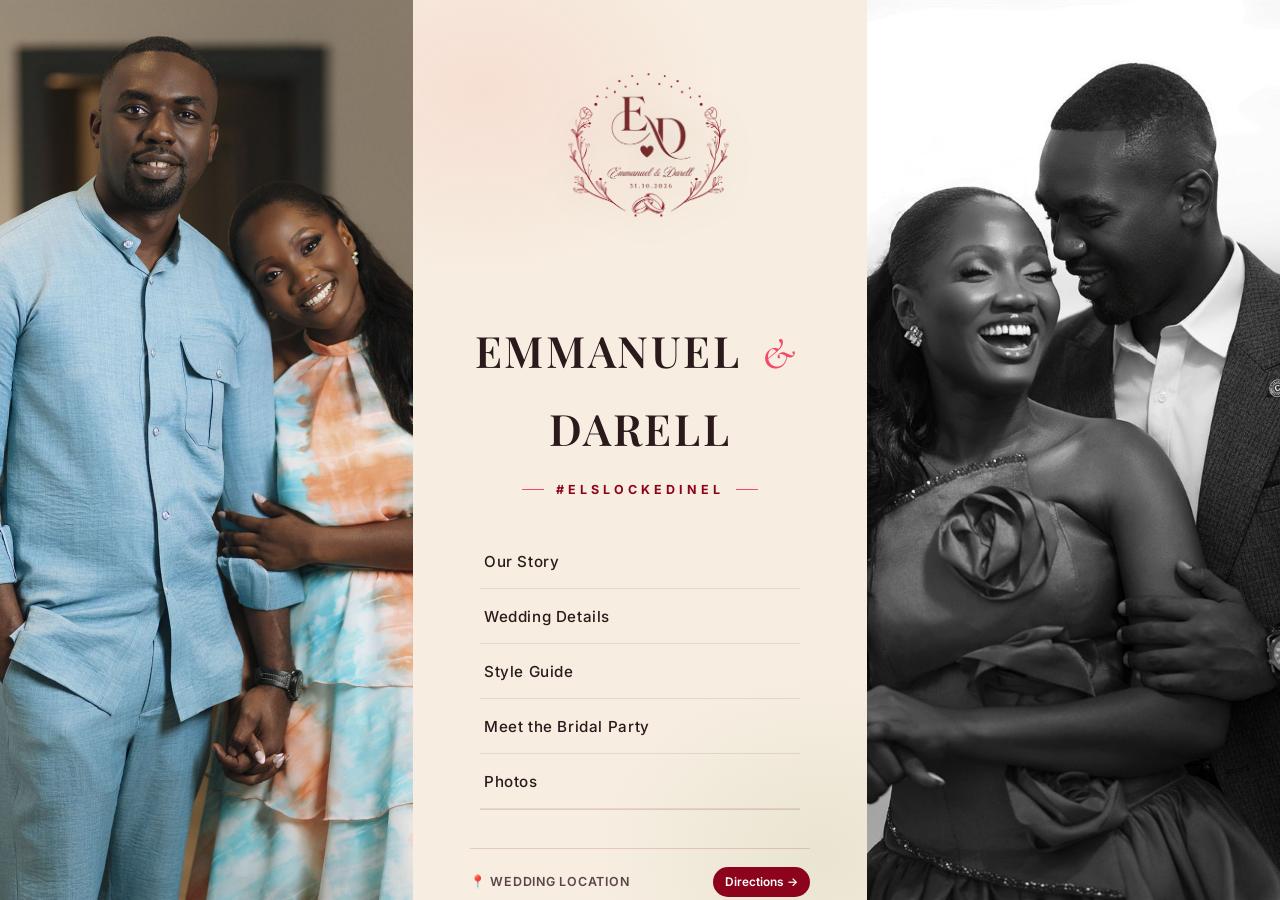
==== commit 679846b7: "Optimize image weight and loading, fix mobile scroll jank - Resize and recompress every photo to its" ====
--- a/index.html
+++ b/index.html
@@ -13,7 +13,7 @@
 
 <section class="hero">
   <div class="hero-photo hero-photo-main">
-    <img src="assets/img/Pre%20Wed%20Shoot/Main%20Hero.jpeg" alt="Emmanuel &amp; Darell — pre-wedding photo">
+    <img src="assets/img/Pre%20Wed%20Shoot/Main%20Hero.jpeg" alt="Emmanuel &amp; Darell — pre-wedding photo" width="1440" height="1800" fetchpriority="high" decoding="async">
     <div class="hero-photo-caption" aria-hidden="true">
       <span class="hero-photo-caption-rule"></span>
       <p class="hero-photo-caption-names">EMMANUEL <span class="amp">&amp;</span> DARELL</p>
@@ -45,18 +45,18 @@
   </div>
 
   <div class="hero-photo hero-photo-stack" id="heroPhotoRight">
-    <img class="hero-photo-base" src="assets/img/hero-static.jpg" alt="Emmanuel &amp; Darell">
-    <img class="hero-photo-layer" data-panel="details" src="assets/img/Nav%20img/Wedding%20Details.jpg" alt="">
-    <img class="hero-photo-layer" data-panel="style" src="assets/img/Nav%20img/Style%20Details.jpg" alt="">
+    <img class="hero-photo-base" src="assets/img/hero-static.jpg" alt="Emmanuel &amp; Darell" width="960" height="1200" decoding="async">
+    <img class="hero-photo-layer" data-panel="details" src="assets/img/Nav%20img/Wedding%20Details.jpg" alt="" width="960" height="1200" loading="lazy" decoding="async">
+    <img class="hero-photo-layer" data-panel="style" src="assets/img/Nav%20img/Style%20Details.jpg" alt="" width="960" height="1200" loading="lazy" decoding="async">
     <div class="hero-photo-layer hero-photo-grid" data-panel="party">
-      <img src="assets/img/Bridal%20team%20img/PHOTO-2026-09-19-16-28-09.jpg" alt="Nana Yaw">
-      <img src="assets/img/Bridal%20team%20img/Betty.jpg" alt="Betty">
-      <img src="assets/img/Bridal%20team%20img/Elton.jpg" alt="Elton">
-      <img src="assets/img/Bridal%20team%20img/Comfort.jpg" alt="Comfort">
-      <img src="assets/img/Bridal%20team%20img/Nyamegya.jpg" alt="Nyamegya">
-      <img src="assets/img/Bridal%20team%20img/Joana.jpg" alt="Joana">
+      <img src="assets/img/Bridal%20team%20img/PHOTO-2026-09-19-16-28-09.jpg" alt="Nana Yaw" width="467" height="700" loading="lazy" decoding="async">
+      <img src="assets/img/Bridal%20team%20img/Betty.jpg" alt="Betty" width="560" height="700" loading="lazy" decoding="async">
+      <img src="assets/img/Bridal%20team%20img/Elton.jpg" alt="Elton" width="525" height="700" loading="lazy" decoding="async">
+      <img src="assets/img/Bridal%20team%20img/Comfort.jpg" alt="Comfort" width="525" height="700" loading="lazy" decoding="async">
+      <img src="assets/img/Bridal%20team%20img/Nyamegya.jpg" alt="Nyamegya" width="475" height="700" loading="lazy" decoding="async">
+      <img src="assets/img/Bridal%20team%20img/Joana.jpg" alt="Joana" width="394" height="700" loading="lazy" decoding="async">
     </div>
-    <img class="hero-photo-layer" data-panel="photos" src="assets/img/Nav%20img/Photos.jpg" alt="">
+    <img class="hero-photo-layer" data-panel="photos" src="assets/img/Nav%20img/Photos.jpg" alt="" width="900" height="1200" loading="lazy" decoding="async">
   </div>
 </section>
 
--- a/assets/css/style.css
+++ b/assets/css/style.css
@@ -85,6 +85,13 @@
     radial-gradient(ellipse 440px 380px at 52% 42%, var(--orange-tint), transparent 60%);
   background-repeat: no-repeat;
   background-attachment: fixed;
+}
+
+/* Fixed backgrounds force a full repaint on every scroll frame on most
+   touchscreens — real jank on long pages. The wash reads the same
+   either way, so let it scroll with the page below desktop. */
+@media (max-width: 900px) {
+  body:has(.page-hero) { background-attachment: scroll; }
 }
 
 a { color: inherit; text-decoration: none; }
